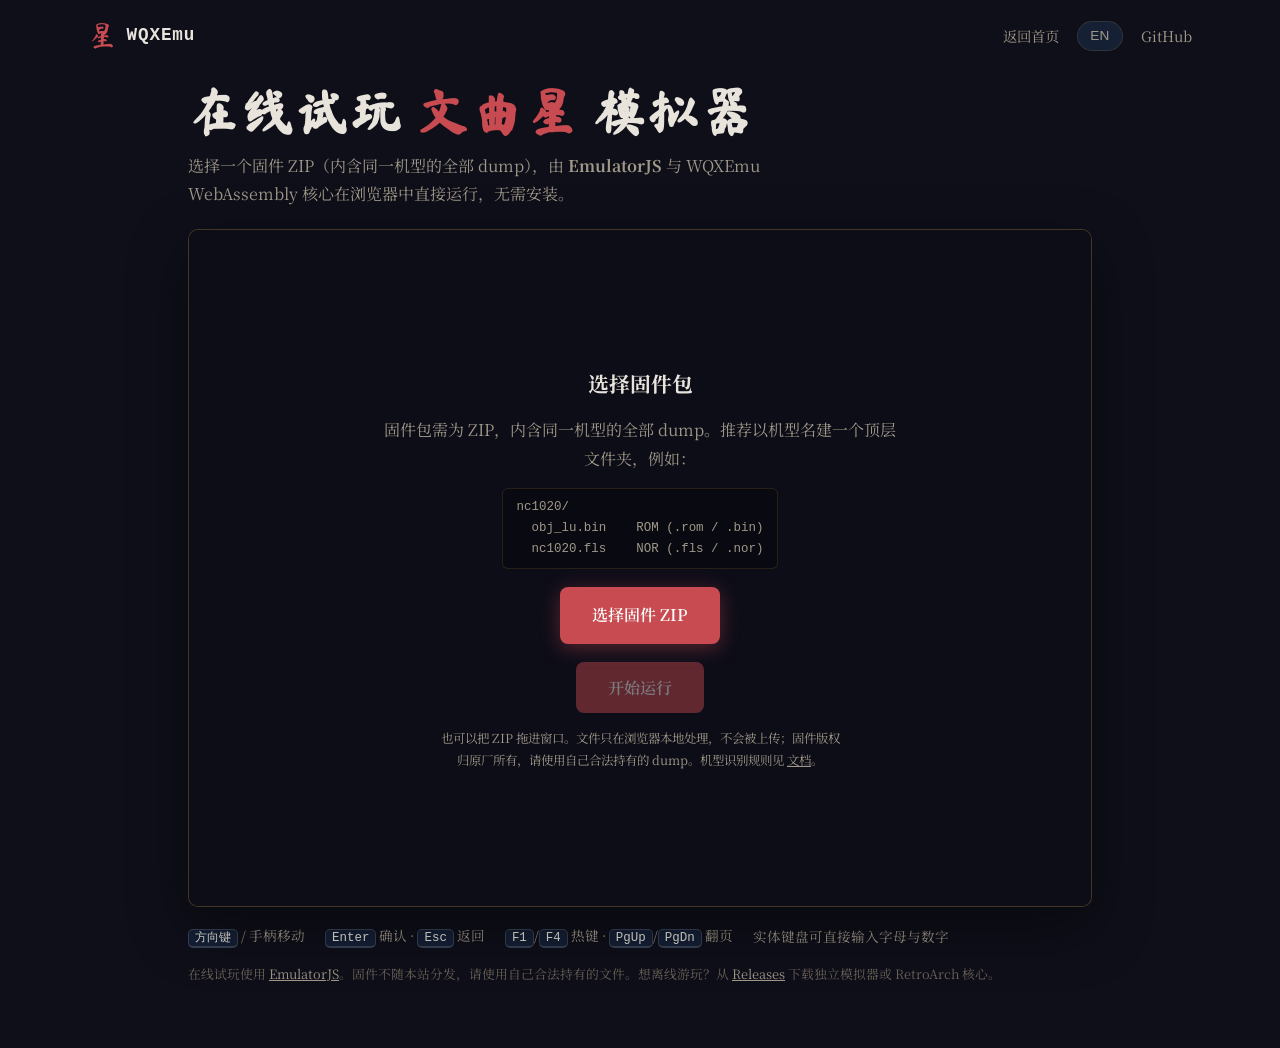
==== site/play.html @ c2b3c818 "Add EmulatorJS browser core Build the libretro core as a wasm32-unknown-emscripten staticlib and pac" ====
<!DOCTYPE html>
<html lang="zh-CN">
<head>
  <meta charset="UTF-8">
  <meta name="viewport" content="width=device-width, initial-scale=1.0">
  <meta name="description" content="在浏览器中选择固件包即可运行文曲星模拟器，无需安装。由 EmulatorJS 与 WQXEmu WebAssembly 核心驱动。">
  <meta name="theme-color" content="#0f0f1a">
  <title>在线试玩文曲星模拟器 — WQXEmu</title>
  <link rel="icon" href="data:image/svg+xml,<svg xmlns='http://www.w3.org/2000/svg' viewBox='0 0 100 100'><text y='.9em' font-size='90'>星</text></svg>">
  <link rel="stylesheet" href="css/style.css">
  <link rel="preconnect" href="https://fonts.googleapis.com">
  <link rel="preconnect" href="https://fonts.gstatic.com" crossorigin>
  <link href="https://fonts.googleapis.com/css2?family=Noto+Serif+SC:wght@400;600;700;900&family=Ma+Shan+Zheng&display=swap" rel="stylesheet">
  <style>
    .play-page {
      min-height: 100vh;
    }

    .play-header {
      display: flex;
      align-items: center;
      justify-content: space-between;
      gap: 16px;
      max-width: var(--container-max);
      margin: 0 auto;
      padding: 20px clamp(1.5rem, 4vw, 3rem);
    }

    .play-brand {
      display: flex;
      align-items: center;
      gap: 0.6rem;
      color: var(--text-primary);
      text-decoration: none;
    }

    .play-brand .logo-char { font-size: 1.8rem; }

    .play-header-links {
      display: flex;
      flex-wrap: wrap;
      align-items: center;
      justify-content: flex-end;
      gap: 18px;
    }

    .play-header-links a {
      color: var(--text-secondary);
      font-size: 0.9rem;
      text-decoration: none;
    }

    .play-header-links a:hover { color: var(--text-primary); }

    .play-main {
      max-width: 1000px;
      margin: 0 auto;
      padding: 8px clamp(1.5rem, 4vw, 3rem) 64px;
    }

    .play-title {
      font-family: var(--font-calligraphy);
      font-size: clamp(2rem, 5vw, 3.2rem);
      line-height: 1.25;
      letter-spacing: 0.06em;
    }

    .play-title span { color: var(--cinnabar); }

    .play-subtitle {
      color: var(--text-secondary);
      margin: 8px 0 20px;
      max-width: 68ch;
    }

    .play-subtitle code { color: var(--amber); font-size: 0.95em; }

    .play-stage {
      position: relative;
      width: 100%;
      aspect-ratio: 4 / 3;
      background: #0a0a12;
      border: 1px solid rgba(212, 168, 83, 0.28);
      border-radius: 10px;
      overflow: hidden;
      box-shadow: 0 20px 60px rgba(0, 0, 0, 0.45);
    }

    .play-stage > #game { position: absolute; inset: 0; }
    #game, #game canvas { width: 100% !important; height: 100% !important; }

    .play-overlay {
      position: absolute;
      inset: 0;
      z-index: 5;
      display: flex;
      flex-direction: column;
      align-items: center;
      justify-content: center;
      gap: 14px;
      padding: 24px;
      text-align: center;
      background: rgba(15, 15, 26, 0.92);
      backdrop-filter: blur(3px);
    }

    .play-overlay h2 { font-size: 1.3rem; }
    .play-overlay p { color: var(--text-secondary); max-width: 58ch; }
    .play-overlay .btn { margin-top: 4px; }
    .play-overlay[hidden] { display: none; }
    .play-overlay code { font-size: 0.9em; color: var(--amber); }

    .play-file {
      display: flex;
      flex-direction: column;
      align-items: center;
      gap: 6px;
    }

    .play-file label.btn { cursor: pointer; }
    .play-file input[hidden] { display: none; }

    .play-file-name {
      font-size: 0.78rem;
      color: var(--text-secondary);
      max-width: 260px;
      overflow: hidden;
      text-overflow: ellipsis;
      white-space: nowrap;
    }
    .play-file-name:empty { display: none; }

    .play-picker-error { color: #e07a7e; font-size: 0.85rem; }

    .play-picker-layout {
      font-family: var(--font-mono);
      font-size: 0.78rem;
      color: var(--text-secondary);
      background: rgba(0, 0, 0, 0.3);
      border: 1px solid var(--border);
      border-radius: 6px;
      padding: 8px 14px;
      text-align: left;
      line-height: 1.7;
    }

    .play-picker-hint { font-size: 0.78rem; color: var(--text-muted); }
    .play-picker-hint a { color: var(--text-secondary); text-decoration: underline; }

    .play-start { margin-top: 6px; }
    .play-start:disabled {
      opacity: 0.45;
      cursor: not-allowed;
      transform: none;
      box-shadow: none;
    }

    .play-stage.is-drop {
      border-color: rgba(212, 168, 83, 0.7);
      box-shadow: 0 0 0 3px rgba(212, 168, 83, 0.18), 0 20px 60px rgba(0, 0, 0, 0.45);
    }

    .play-controls {
      margin-top: 16px;
      display: flex;
      flex-wrap: wrap;
      gap: 8px 20px;
      align-items: center;
      color: var(--text-secondary);
      font-size: 0.85rem;
    }

    .play-controls kbd {
      font-family: var(--font-mono);
      font-size: 0.78rem;
      color: var(--text-primary);
      background: var(--glass);
      border: 1px solid rgba(255, 255, 255, 0.15);
      border-bottom-width: 2px;
      border-radius: 5px;
      padding: 1px 6px;
    }

    .play-reset {
      margin-left: auto;
      padding: 4px 14px;
      font: inherit;
      font-size: 0.8rem;
      color: var(--text-secondary);
      background: transparent;
      border: 1px solid rgba(255, 255, 255, 0.2);
      border-radius: 999px;
      cursor: pointer;
    }

    .play-reset:hover { color: var(--amber); border-color: rgba(212, 168, 83, 0.45); }
    .play-reset[hidden] { display: none; }

    .play-note { margin-top: 12px; font-size: 0.8rem; color: var(--text-muted); }
    .play-note a { color: var(--text-secondary); text-decoration: underline; }

    @media (max-width: 640px) {
      .play-header { padding: 16px; }
      .play-header-links { gap: 12px; }
      .play-header-links .optional { display: none; }
      .play-main { padding: 0 16px 40px; }
      .play-stage { border-radius: 8px; }
      .play-stage.is-picking { aspect-ratio: auto; }
      .play-stage.is-picking #play-picker { position: static; }
      .play-overlay {
        justify-content: center;
        justify-content: safe center;
        padding: 16px;
        gap: 10px;
        overflow-y: auto;
        scrollbar-width: none;
      }
      .play-overlay::-webkit-scrollbar { display: none; }
      .play-overlay h2 { font-size: 1.1rem; }
      .play-overlay p { font-size: 0.85rem; }
      .play-picker-hint { font-size: 0.72rem; }
    }
  </style>
</head>
<body class="play-page">

  <header class="play-header">
    <a href="index.html" class="play-brand">
      <span class="logo-char">星</span>
      <span class="logo-text">WQXEmu</span>
    </a>
    <nav class="play-header-links">
      <a href="index.html" data-i18n="nav-back">返回首页</a>
      <button id="lang-toggle" class="lang-toggle" aria-label="Switch language">EN</button>
      <a href="https://github.com/AloysHF/WQXEmu" class="optional" target="_blank" rel="noopener">GitHub</a>
    </nav>
  </header>

  <main class="play-main">
    <h1 class="play-title" data-i18n="title">在线试玩 <span>文曲星</span> 模拟器</h1>
    <p class="play-subtitle" data-i18n="subtitle">选择一个固件 ZIP（内含同一机型的全部 dump），由 <strong>EmulatorJS</strong> 与 WQXEmu WebAssembly 核心在浏览器中直接运行，无需安装。</p>

    <div class="play-stage is-picking">
      <div id="game"></div>

      <div id="play-status" class="play-overlay" hidden>
        <h2 data-i18n="status-title">正在加载核心…</h2>
        <p data-i18n="status-desc">首次启动需要下载 WebAssembly 核心，请稍候。</p>
      </div>

      <div id="play-picker" class="play-overlay">
        <h2 data-i18n="picker-title">选择固件包</h2>
        <p data-i18n="picker-desc">固件包需为 ZIP，内含同一机型的全部 dump。推荐以机型名建一个顶层文件夹，例如：</p>
        <pre class="play-picker-layout">nc1020/
  obj_lu.bin    ROM (.rom / .bin)
  nc1020.fls    NOR (.fls / .nor)</pre>
        <div class="play-file">
          <label class="btn btn-primary">
            <span data-i18n="pick-firmware">选择固件 ZIP</span>
            <input id="firmware-file" type="file" accept=".zip,application/zip" hidden>
          </label>
          <span id="firmware-name" class="play-file-name"></span>
        </div>
        <p id="play-picker-error" class="play-picker-error" hidden></p>
        <button id="play-start" class="btn btn-primary play-start" type="button" data-i18n="start" disabled>开始运行</button>
        <p class="play-picker-hint" data-i18n="picker-hint">也可以把 ZIP 拖进窗口。文件只在浏览器本地处理，不会被上传；固件版权归原厂所有，请使用自己合法持有的 dump。机型识别规则见 <a href="https://github.com/AloysHF/WQXEmu/blob/master/docs/EmulatorJS-Core.md" target="_blank" rel="noopener">文档</a>。</p>
      </div>

      <div id="play-error" class="play-overlay" hidden>
        <h2 data-i18n="error-title">无法启动在线模拟器</h2>
        <p data-i18n="error-text">EmulatorJS 运行时未部署（缺少 <code>data/loader.js</code>）。请通过 Pages 部署流程生成 <code>site/data</code>，或直接使用独立版模拟器。</p>
      </div>
    </div>

    <div class="play-controls">
      <span data-i18n="ctrl-move"><kbd>方向键</kbd> / 手柄移动</span>
      <span data-i18n="ctrl-confirm"><kbd>Enter</kbd> 确认 · <kbd>Esc</kbd> 返回</span>
      <span data-i18n="ctrl-hotkeys"><kbd>F1</kbd>/<kbd>F4</kbd> 热键 · <kbd>PgUp</kbd>/<kbd>PgDn</kbd> 翻页</span>
      <span data-i18n="ctrl-keyboard">实体键盘可直接输入字母与数字</span>
      <button id="play-reset" class="play-reset" type="button" data-i18n="reset" hidden>换一个固件</button>
    </div>

    <p class="play-note" data-i18n="note">在线试玩使用 <a href="https://emulatorjs.org" target="_blank" rel="noopener">EmulatorJS</a>。固件不随本站分发，请使用自己合法持有的文件。想离线游玩？从 <a href="https://github.com/AloysHF/WQXEmu/releases" target="_blank" rel="noopener">Releases</a> 下载独立模拟器或 RetroArch 核心。</p>
  </main>

  <script>
    (function () {
      'use strict';

      var translations = {
        zh: {
          'meta-title': '在线试玩文曲星模拟器 — WQXEmu',
          'meta-desc': '在浏览器中选择固件包即可运行文曲星模拟器，无需安装。由 EmulatorJS 与 WQXEmu WebAssembly 核心驱动。',
          'nav-back': '返回首页',
          'title': '在线试玩 <span>文曲星</span> 模拟器',
          'subtitle': '选择一个固件 ZIP（内含同一机型的全部 dump），由 <strong>EmulatorJS</strong> 与 WQXEmu WebAssembly 核心在浏览器中直接运行，无需安装。',
          'status-title': '正在加载核心…',
          'status-desc': '首次启动需要下载 WebAssembly 核心，请稍候。',
          'picker-title': '选择固件包',
          'picker-desc': '固件包需为 ZIP，内含同一机型的全部 dump。推荐以机型名建一个顶层文件夹，例如：',
          'pick-firmware': '选择固件 ZIP',
          'start': '开始运行',
          'picker-hint': '也可以把 ZIP 拖进窗口。文件只在浏览器本地处理，不会被上传；固件版权归原厂所有，请使用自己合法持有的 dump。机型识别规则见 <a href="https://github.com/AloysHF/WQXEmu/blob/master/docs/EmulatorJS-Core.md" target="_blank" rel="noopener">文档</a>。',
          'error-title': '无法启动在线模拟器',
          'error-text': 'EmulatorJS 运行时未部署（缺少 <code>data/loader.js</code>）。请通过 Pages 部署流程生成 <code>site/data</code>，或直接使用独立版模拟器。',
          'ctrl-move': '<kbd>方向键</kbd> / 手柄移动',
          'ctrl-confirm': '<kbd>Enter</kbd> 确认 · <kbd>Esc</kbd> 返回',
          'ctrl-hotkeys': '<kbd>F1</kbd>/<kbd>F4</kbd> 热键 · <kbd>PgUp</kbd>/<kbd>PgDn</kbd> 翻页',
          'ctrl-keyboard': '实体键盘可直接输入字母与数字',
          'reset': '换一个固件',
          'note': '在线试玩使用 <a href="https://emulatorjs.org" target="_blank" rel="noopener">EmulatorJS</a>。固件不随本站分发，请使用自己合法持有的文件。想离线游玩？从 <a href="https://github.com/AloysHF/WQXEmu/releases" target="_blank" rel="noopener">Releases</a> 下载独立模拟器或 RetroArch 核心。',
          'invalid-firmware': '请选择 .zip 固件包。'
        },
        en: {
          'meta-title': 'Play Wenquxing Online — WQXEmu',
          'meta-desc': 'Load a firmware archive in your browser and run the Wenquxing emulator, no install required. Powered by EmulatorJS and the WQXEmu WebAssembly core.',
          'nav-back': 'Back to Home',
          'title': 'Play the <span>Wenquxing</span> Emulator Online',
          'subtitle': 'Pick a firmware ZIP (all dumps for one model). <strong>EmulatorJS</strong> and the WQXEmu WebAssembly core run it right in the browser.',
          'status-title': 'Loading core…',
          'status-desc': 'The first launch downloads the WebAssembly core.',
          'picker-title': 'Choose a firmware archive',
          'picker-desc': 'The archive must be a ZIP holding every dump of a single model. Put them in a top-level folder named after the model, for example:',
          'pick-firmware': 'Choose Firmware ZIP',
          'start': 'Start',
          'picker-hint': 'You can also drop the ZIP onto the window. Files are processed locally in your browser and never uploaded. Firmware is copyrighted; use dumps you legally own. See the <a href="https://github.com/AloysHF/WQXEmu/blob/master/docs/EmulatorJS-Core.md" target="_blank" rel="noopener">documentation</a> for model detection.',
          'error-title': 'Unable to start the online emulator',
          'error-text': 'The EmulatorJS runtime is not deployed (missing <code>data/loader.js</code>). Generate <code>site/data</code> through the Pages workflow, or use the standalone emulator.',
          'ctrl-move': '<kbd>Arrows</kbd> / gamepad Move',
          'ctrl-confirm': '<kbd>Enter</kbd> Confirm · <kbd>Esc</kbd> Back',
          'ctrl-hotkeys': '<kbd>F1</kbd>/<kbd>F4</kbd> Hotkeys · <kbd>PgUp</kbd>/<kbd>PgDn</kbd> Page',
          'ctrl-keyboard': 'Type letters and digits with a physical keyboard',
          'reset': 'Load another firmware',
          'note': 'Online play uses <a href="https://emulatorjs.org" target="_blank" rel="noopener">EmulatorJS</a>. Firmware is not distributed with this site, so use your own legally obtained files. Prefer playing offline? Download the standalone emulator or the RetroArch core from <a href="https://github.com/AloysHF/WQXEmu/releases" target="_blank" rel="noopener">Releases</a>.',
          'invalid-firmware': 'Please choose a .zip firmware archive.'
        }
      };

      var storageKey = 'wqxemu-lang';
      var currentLang;
      try {
        currentLang = localStorage.getItem(storageKey) || 'zh';
      } catch (error) {
        currentLang = 'zh';
      }

      var languageButton = document.getElementById('lang-toggle');
      var description = document.querySelector('meta[name="description"]');

      function applyLang(lang) {
        currentLang = lang;
        document.documentElement.lang = lang === 'zh' ? 'zh-CN' : 'en';
        var t = translations[lang];

        document.querySelectorAll('[data-i18n]').forEach(function (el) {
          var key = el.getAttribute('data-i18n');
          if (t[key] !== undefined) el.innerHTML = t[key];
        });

        document.title = t['meta-title'];
        if (description) description.setAttribute('content', t['meta-desc']);
        languageButton.textContent = lang === 'zh' ? 'EN' : '中';
        languageButton.setAttribute('aria-label', lang === 'zh' ? 'Switch to English' : '切换到中文');

        try {
          localStorage.setItem(storageKey, lang);
        } catch (error) {
          // Language persistence is optional in restricted browsing contexts.
        }
      }

      var RUNTIME_PATH = 'data/';
      var FIRMWARE_EXTENSIONS = /\.zip$/i;
      var stage = document.querySelector('.play-stage');
      var status = document.getElementById('play-status');
      var picker = document.getElementById('play-picker');
      var pickerError = document.getElementById('play-picker-error');
      var error = document.getElementById('play-error');
      var firmwareInput = document.getElementById('firmware-file');
      var firmwareName = document.getElementById('firmware-name');
      var startButton = document.getElementById('play-start');
      var resetButton = document.getElementById('play-reset');
      var firmwareFile = null;
      var booted = false;

      function show(element) { element.hidden = false; }
      function hide(element) { element.hidden = true; }

      function fail(messageKey) {
        pickerError.textContent = translations[currentLang][messageKey];
        show(pickerError);
      }

      function updateStartState() {
        startButton.disabled = !firmwareFile || booted;
      }

      function start() {
        if (!firmwareFile || booted) return;
        booted = true;
        updateStartState();
        stage.classList.remove('is-picking');
        hide(picker);
        hide(error);
        hide(pickerError);
        show(status);

        window.EJS_player = '#game';
        window.EJS_core = 'wqxemu';
        // Blob URLs have no file name, so EJS_gameName must keep the extension.
        window.EJS_gameUrl = URL.createObjectURL(firmwareFile);
        window.EJS_gameName = firmwareFile.name;
        window.EJS_pathtodata = RUNTIME_PATH;
        window.EJS_startOnLoaded = false;
        window.EJS_backgroundColor = '#0a0a12';
        // Only zh-CN is deployed next to the runtime; other languages use the
        // built-in English UI.
        if (currentLang === 'zh') window.EJS_language = 'zh-CN';

        var runtime = document.createElement('script');
        runtime.src = RUNTIME_PATH + 'loader.js';
        runtime.onload = function () {
          hide(status);
          show(resetButton);
        };
        runtime.onerror = function () {
          booted = false;
          updateStartState();
          hide(status);
          hide(picker);
          show(error);
          show(resetButton);
        };
        document.body.appendChild(runtime);
      }

      function selectFirmware(file) {
        if (!file) return;
        if (!FIRMWARE_EXTENSIONS.test(file.name)) {
          firmwareFile = null;
          firmwareName.textContent = '';
          fail('invalid-firmware');
        } else {
          firmwareFile = file;
          firmwareName.textContent = file.name;
          hide(pickerError);
        }
        updateStartState();
      }

      firmwareInput.addEventListener('change', function () {
        selectFirmware(firmwareInput.files && firmwareInput.files[0]);
      });

      startButton.addEventListener('click', start);

      var dragDepth = 0;

      document.addEventListener('dragenter', function (event) {
        event.preventDefault();
        if (booted) return;
        dragDepth += 1;
        stage.classList.add('is-drop');
      });

      document.addEventListener('dragover', function (event) {
        event.preventDefault();
      });

      document.addEventListener('dragleave', function (event) {
        event.preventDefault();
        if (booted) return;
        dragDepth = Math.max(0, dragDepth - 1);
        if (dragDepth === 0) stage.classList.remove('is-drop');
      });

      document.addEventListener('drop', function (event) {
        event.preventDefault();
        dragDepth = 0;
        stage.classList.remove('is-drop');
        if (booted) return;
        var files = event.dataTransfer && event.dataTransfer.files;
        if (files && files.length > 0) selectFirmware(files[0]);
      });

      resetButton.addEventListener('click', function () {
        window.location.reload();
      });

      languageButton.addEventListener('click', function () {
        applyLang(currentLang === 'zh' ? 'en' : 'zh');
      });

      applyLang(currentLang);
      updateStartState();
    })();
  </script>
</body>
</html>
---- site/css/style.css ----
/* ===== CSS Variables ===== */
:root {
    /* Ink wash palette */
    --ink-black: #1a1a2e;
    --ink-dark: #0f0f1a;
    --ink-deep: #16213e;
    --ink-medium: #1e3a5f;
    --ink-light: #2d5f8a;

    /* Accent colors - inspired by Chinese traditional colors */
    --cinnabar: #c74b50;      /* 朱砂红 */
    --jade: #5a8a6a;          /* 玉绿 */
    --amber: #d4a853;         /* 琥珀 */
    --indigo: #4a6fa5;        /* 靛蓝 */
    --paper: #f5f0e8;         /* 宣纸色 */

    /* Neutral */
    --text-primary: #e8e4dc;
    --text-secondary: #a09888;
    --text-muted: #6b6358;
    --border: rgba(212, 168, 83, 0.15);
    --glass: rgba(30, 58, 95, 0.4);

    /* Spacing */
    --section-padding: clamp(4rem, 8vw, 8rem);
    --container-max: 1200px;

    /* Typography */
    --font-serif: 'Noto Serif SC', 'Songti SC', 'SimSun', serif;
    --font-calligraphy: 'Ma Shan Zheng', 'STKaiti', 'KaiTi', cursive;
    --font-mono: 'JetBrains Mono', 'Fira Code', 'Cascadia Code', monospace;
}

/* ===== Reset ===== */
*,
*::before,
*::after {
    margin: 0;
    padding: 0;
    box-sizing: border-box;
}

html {
    scroll-behavior: smooth;
    scroll-padding-top: 80px;
}

body {
    font-family: var(--font-serif);
    background: var(--ink-dark);
    color: var(--text-primary);
    line-height: 1.8;
    overflow-x: hidden;
    -webkit-font-smoothing: antialiased;
}

/* ===== Skip Link ===== */
.skip-link {
    position: absolute;
    top: -100%;
    left: 50%;
    transform: translateX(-50%);
    padding: 0.5rem 1rem;
    background: var(--cinnabar);
    color: white;
    border-radius: 0 0 4px 4px;
    z-index: 1000;
    transition: top 0.2s;
}

.skip-link:focus {
    top: 0;
}

/* ===== Container ===== */
.container {
    max-width: var(--container-max);
    margin: 0 auto;
    padding: 0 clamp(1.5rem, 4vw, 3rem);
}

/* ===== Navigation ===== */
.nav {
    position: fixed;
    top: 0;
    left: 0;
    right: 0;
    z-index: 100;
    padding: 1rem 0;
    transition: all 0.3s ease;
    background: transparent;
}

.nav.scrolled {
    background: rgba(15, 15, 26, 0.85);
    backdrop-filter: blur(20px);
    -webkit-backdrop-filter: blur(20px);
    border-bottom: 1px solid var(--border);
    padding: 0.75rem 0;
}

.nav-inner {
    max-width: var(--container-max);
    margin: 0 auto;
    padding: 0 clamp(1.5rem, 4vw, 3rem);
    display: flex;
    align-items: center;
    justify-content: space-between;
}

.nav-logo {
    display: flex;
    align-items: center;
    gap: 0.75rem;
    text-decoration: none;
    color: var(--text-primary);
}

.logo-char {
    font-family: var(--font-calligraphy);
    font-size: 2rem;
    color: var(--cinnabar);
    line-height: 1;
}

.logo-text {
    font-family: var(--font-mono);
    font-size: 1.1rem;
    font-weight: 600;
    letter-spacing: 0.05em;
}

.nav-links {
    display: flex;
    align-items: center;
    gap: 2rem;
}

.nav-links a {
    color: var(--text-secondary);
    text-decoration: none;
    font-size: 0.95rem;
    transition: color 0.2s;
    position: relative;
}

.nav-links a:hover {
    color: var(--text-primary);
}

.nav-links a::after {
    content: '';
    position: absolute;
    bottom: -4px;
    left: 0;
    width: 0;
    height: 2px;
    background: var(--cinnabar);
    transition: width 0.3s;
}

.nav-links a:hover::after {
    width: 100%;
}

.nav-github {
    display: flex;
    align-items: center;
    gap: 0.5rem;
}

.lang-toggle {
    display: flex;
    align-items: center;
    gap: 0.25rem;
    padding: 0.4rem 0.8rem;
    background: var(--glass);
    border: 1px solid var(--border);
    border-radius: 20px;
    color: var(--text-secondary);
    cursor: pointer;
    font-size: 0.85rem;
    transition: all 0.2s;
}

.lang-toggle:hover {
    background: rgba(212, 168, 83, 0.1);
    color: var(--text-primary);
}

.lang-zh,
.lang-en {
    transition: opacity 0.2s;
}

html[lang="zh-CN"] .lang-en {
    opacity: 0.5;
}

html[lang="en"] .lang-zh {
    opacity: 0.5;
}

.nav-mobile-toggle {
    display: none;
    flex-direction: column;
    gap: 5px;
    padding: 0.5rem;
    background: none;
    border: none;
    cursor: pointer;
}

.nav-mobile-toggle span {
    width: 24px;
    height: 2px;
    background: var(--text-primary);
    transition: all 0.3s;
}

/* ===== Hero Section ===== */
.hero {
    position: relative;
    min-height: 100vh;
    display: flex;
    align-items: center;
    justify-content: center;
    overflow: hidden;
    background: linear-gradient(135deg, var(--ink-dark) 0%, var(--ink-deep) 50%, var(--ink-medium) 100%);
}

.hero-canvas {
    position: absolute;
    top: 0;
    left: 0;
    width: 100%;
    height: 100%;
    pointer-events: none;
    opacity: 0.6;
}

.hero-content {
    position: relative;
    z-index: 2;
    text-align: center;
    max-width: 800px;
    padding: 2rem;
}

.hero-badge {
    display: inline-flex;
    align-items: center;
    gap: 0.5rem;
    padding: 0.5rem 1.2rem;
    background: var(--glass);
    border: 1px solid var(--border);
    border-radius: 100px;
    font-size: 0.85rem;
    color: var(--amber);
    margin-bottom: 2rem;
    backdrop-filter: blur(10px);
}

.badge-icon {
    font-size: 0.75rem;
}

.hero-title {
    margin-bottom: 1.5rem;
    line-height: 1.2;
}

.title-calligraphy {
    display: block;
    font-family: var(--font-calligraphy);
    font-size: clamp(4rem, 10vw, 8rem);
    color: var(--text-primary);
    text-shadow: 0 0 60px rgba(199, 75, 80, 0.3);
    letter-spacing: 0.1em;
}

.title-sub {
    display: block;
    font-family: var(--font-serif);
    font-size: clamp(1.5rem, 3vw, 2.5rem);
    font-weight: 400;
    color: var(--text-secondary);
    letter-spacing: 0.3em;
    margin-top: 0.5rem;
}

.hero-desc {
    font-size: clamp(1rem, 2vw, 1.2rem);
    color: var(--text-secondary);
    line-height: 1.8;
    margin-bottom: 2.5rem;
    max-width: 600px;
    margin-left: auto;
    margin-right: auto;
}

.hero-actions {
    display: flex;
    gap: 1rem;
    justify-content: center;
    margin-bottom: 3rem;
}

.btn {
    display: inline-flex;
    align-items: center;
    gap: 0.5rem;
    padding: 0.875rem 2rem;
    border-radius: 8px;
    font-size: 1rem;
    font-weight: 600;
    text-decoration: none;
    transition: all 0.3s ease;
    cursor: pointer;
    border: none;
    font-family: var(--font-serif);
}

.btn-primary {
    background: var(--cinnabar);
    color: white;
    box-shadow: 0 4px 20px rgba(199, 75, 80, 0.4);
}

.btn-primary:hover {
    background: #d65a60;
    transform: translateY(-2px);
    box-shadow: 0 6px 30px rgba(199, 75, 80, 0.5);
}

.btn-secondary {
    background: var(--glass);
    color: var(--text-primary);
    border: 1px solid var(--border);
    backdrop-filter: blur(10px);
}

.btn-secondary:hover {
    background: rgba(212, 168, 83, 0.1);
    border-color: var(--amber);
}

.hero-stats {
    display: flex;
    align-items: center;
    justify-content: center;
    gap: 2rem;
    padding: 1.5rem 2rem;
    background: var(--glass);
    border: 1px solid var(--border);
    border-radius: 16px;
    backdrop-filter: blur(10px);
}

.stat {
    text-align: center;
}

.stat-num {
    display: block;
    font-family: var(--font-mono);
    font-size: 1.5rem;
    font-weight: 700;
    color: var(--amber);
}

.stat-label {
    display: block;
    font-size: 0.85rem;
    color: var(--text-muted);
}

.stat-divider {
    width: 1px;
    height: 40px;
    background: var(--border);
}

.hero-devices {
    position: absolute;
    right: 5%;
    top: 50%;
    transform: translateY(-50%);
    z-index: 1;
}

.device-showcase {
    position: relative;
    width: 280px;
    height: 350px;
}

.device-img {
    position: absolute;
    top: 0;
    left: 0;
    width: 100%;
    height: 100%;
    object-fit: contain;
    opacity: 0;
    transform: scale(0.9);
    transition: all 0.5s ease;
}

.device-img.active {
    opacity: 1;
    transform: scale(1);
}

.device-nav {
    display: flex;
    justify-content: center;
    gap: 0.75rem;
    margin-top: 1.5rem;
}

.device-dot {
    width: 10px;
    height: 10px;
    border-radius: 50%;
    background: var(--text-muted);
    border: none;
    cursor: pointer;
    transition: all 0.3s;
    padding: 0;
}

.device-dot.active {
    background: var(--cinnabar);
    transform: scale(1.2);
}

.hero-scroll-hint {
    position: absolute;
    bottom: 2rem;
    left: 50%;
    transform: translateX(-50%);
    display: flex;
    flex-direction: column;
    align-items: center;
    gap: 0.5rem;
    color: var(--text-muted);
    font-size: 0.85rem;
    animation: bounce 2s infinite;
}

@keyframes bounce {
    0%, 100% { transform: translateX(-50%) translateY(0); }
    50% { transform: translateX(-50%) translateY(-10px); }
}

/* ===== Sections ===== */
.section {
    padding: var(--section-padding) 0;
    position: relative;
}

.section-title {
    font-family: var(--font-calligraphy);
    font-size: clamp(2.5rem, 5vw, 4rem);
    color: var(--text-primary);
    text-align: center;
    margin-bottom: 1rem;
    letter-spacing: 0.1em;
}

.section-subtitle {
    text-align: center;
    color: var(--text-secondary);
    font-size: 1.1rem;
    margin-bottom: 3rem;
}

/* ===== About Section ===== */
.about {
    background: linear-gradient(180deg, var(--ink-dark) 0%, var(--ink-deep) 100%);
}

.about-grid {
    display: grid;
    grid-template-columns: 1fr 1fr;
    gap: 4rem;
    align-items: center;
}

.about-text {
    max-width: 500px;
}

.about-desc {
    font-size: 1.1rem;
    color: var(--text-secondary);
    margin-bottom: 2rem;
    line-height: 2;
}

.about-flow {
    display: flex;
    align-items: center;
    gap: 1rem;
    flex-wrap: wrap;
}

.flow-item {
    display: flex;
    flex-direction: column;
    align-items: center;
    gap: 0.5rem;
}

.flow-icon {
    font-size: 2rem;
}

.flow-arrow {
    color: var(--amber);
    font-size: 1.5rem;
}

.about-visual {
    display: flex;
    justify-content: center;
}

.ink-frame {
    position: relative;
    padding: 2rem;
    background: var(--glass);
    border: 1px solid var(--border);
    border-radius: 8px;
    backdrop-filter: blur(10px);
}

.ink-frame::before {
    content: '';
    position: absolute;
    top: -8px;
    left: -8px;
    right: -8px;
    bottom: -8px;
    border: 1px solid var(--amber);
    border-radius: 12px;
    opacity: 0.3;
    pointer-events: none;
}

.about-img {
    width: 100%;
    max-width: 300px;
    height: auto;
    display: block;
}

/* ===== Models Section ===== */
.models {
    background: var(--ink-dark);
}

.models-grid {
    display: grid;
    grid-template-columns: repeat(auto-fit, minmax(220px, 1fr));
    gap: 2rem;
}

.model-card {
    background: var(--glass);
    border: 1px solid var(--border);
    border-radius: 16px;
    overflow: hidden;
    transition: all 0.3s ease;
    backdrop-filter: blur(10px);
}

.model-card:hover {
    transform: translateY(-8px);
    border-color: var(--amber);
    box-shadow: 0 20px 60px rgba(0, 0, 0, 0.3);
}

.model-img-wrap {
    padding: 1.5rem;
    background: linear-gradient(135deg, rgba(26, 26, 46, 0.8), rgba(30, 58, 95, 0.8));
    display: flex;
    justify-content: center;
    align-items: center;
    min-height: 200px;
}

.model-img {
    width: 100%;
    max-width: 180px;
    height: auto;
    object-fit: contain;
    transition: transform 0.3s;
}

.model-card:hover .model-img {
    transform: scale(1.05);
}

.model-info {
    padding: 1.5rem;
    text-align: center;
}

.model-name {
    font-family: var(--font-mono);
    font-size: 1.25rem;
    color: var(--text-primary);
    margin-bottom: 0.5rem;
}

.model-status {
    display: inline-block;
    padding: 0.25rem 0.75rem;
    border-radius: 100px;
    font-size: 0.8rem;
    margin-bottom: 0.75rem;
}

.model-status.working {
    background: rgba(90, 138, 106, 0.2);
    color: var(--jade);
    border: 1px solid rgba(90, 138, 106, 0.3);
}

.model-desc {
    font-size: 0.9rem;
    color: var(--text-secondary);
    line-height: 1.6;
}

/* ===== Features Section ===== */
.features {
    background: linear-gradient(180deg, var(--ink-dark) 0%, var(--ink-deep) 100%);
}

.features-grid {
    display: grid;
    grid-template-columns: repeat(auto-fit, minmax(300px, 1fr));
    gap: 2rem;
}

.feature-card {
    padding: 2rem;
    background: var(--glass);
    border: 1px solid var(--border);
    border-radius: 16px;
    transition: all 0.3s ease;
    backdrop-filter: blur(10px);
}

.feature-card:hover {
    transform: translateY(-4px);
    border-color: var(--cinnabar);
    box-shadow: 0 10px 40px rgba(199, 75, 80, 0.1);
}

.feature-icon {
    width: 56px;
    height: 56px;
    display: flex;
    align-items: center;
    justify-content: center;
    background: rgba(199, 75, 80, 0.1);
    border-radius: 12px;
    color: var(--cinnabar);
    margin-bottom: 1.25rem;
}

.feature-card h3 {
    font-size: 1.25rem;
    color: var(--text-primary);
    margin-bottom: 0.75rem;
}

.feature-card p {
    font-size: 0.95rem;
    color: var(--text-secondary);
    line-height: 1.7;
}

/* ===== Architecture Section ===== */
.architecture {
    background: var(--ink-dark);
}

.arch-diagram {
    max-width: 800px;
    margin: 0 auto;
    padding: 2rem;
}

.arch-layer {
    display: flex;
    justify-content: center;
    gap: 2rem;
    margin-bottom: 1rem;
}

.arch-box {
    padding: 1.5rem 2.5rem;
    background: var(--glass);
    border: 1px solid var(--border);
    border-radius: 12px;
    text-align: center;
    min-width: 200px;
    backdrop-filter: blur(10px);
}

.arch-label {
    display: block;
    font-family: var(--font-mono);
    font-size: 1rem;
    color: var(--amber);
    margin-bottom: 0.25rem;
}

.arch-desc {
    display: block;
    font-size: 0.85rem;
    color: var(--text-muted);
}

.arch-connector {
    display: flex;
    justify-content: center;
    color: var(--text-muted);
    margin: 0.5rem 0;
}

.arch-layer-bottom {
    display: flex;
    flex-wrap: wrap;
    justify-content: center;
    gap: 1rem;
}

.arch-component {
    padding: 1rem 1.5rem;
    background: rgba(90, 138, 106, 0.1);
    border: 1px solid rgba(90, 138, 106, 0.2);
    border-radius: 8px;
    text-align: center;
    min-width: 100px;
}

.arch-component span:first-child {
    display: block;
    font-family: var(--font-mono);
    font-size: 0.9rem;
    color: var(--jade);
}

.arch-comp-desc {
    display: block;
    font-size: 0.75rem;
    color: var(--text-muted);
    margin-top: 0.25rem;
}

/* ===== Quick Start Section ===== */
.quickstart {
    background: linear-gradient(180deg, var(--ink-dark) 0%, var(--ink-deep) 100%);
}

.qs-grid {
    display: grid;
    grid-template-columns: repeat(3, 1fr);
    gap: 2rem;
    margin-bottom: 3rem;
}

.qs-card {
    padding: 2rem;
    background: var(--glass);
    border: 1px solid var(--border);
    border-radius: 16px;
    text-align: center;
    backdrop-filter: blur(10px);
}

.qs-step {
    width: 48px;
    height: 48px;
    display: flex;
    align-items: center;
    justify-content: center;
    margin: 0 auto 1.5rem;
    background: var(--cinnabar);
    color: white;
    border-radius: 50%;
    font-size: 1.25rem;
    font-weight: 700;
}

.qs-card h3 {
    font-size: 1.2rem;
    color: var(--text-primary);
    margin-bottom: 1rem;
}

.qs-card p {
    font-size: 0.95rem;
    color: var(--text-secondary);
}

.qs-code {
    background: var(--ink-dark);
    border: 1px solid var(--border);
    border-radius: 8px;
    padding: 1rem;
    text-align: left;
}

.qs-code code {
    font-family: var(--font-mono);
    font-size: 0.9rem;
    color: var(--jade);
    line-height: 1.6;
}

.qs-firmware-table {
    max-width: 700px;
    margin: 0 auto;
}

.qs-firmware-table h3 {
    text-align: center;
    font-size: 1.3rem;
    color: var(--text-primary);
    margin-bottom: 1.5rem;
}

.table-wrap {
    overflow-x: auto;
    border-radius: 12px;
    border: 1px solid var(--border);
}

table {
    width: 100%;
    border-collapse: collapse;
    background: var(--glass);
    backdrop-filter: blur(10px);
}

th, td {
    padding: 1rem 1.5rem;
    text-align: left;
    border-bottom: 1px solid var(--border);
}

th {
    background: rgba(199, 75, 80, 0.1);
    color: var(--text-primary);
    font-weight: 600;
}

td {
    color: var(--text-secondary);
    font-family: var(--font-mono);
    font-size: 0.9rem;
}

tr:last-child td {
    border-bottom: none;
}

tr:hover td {
    background: rgba(212, 168, 83, 0.05);
}

/* ===== Play Section ===== */
.play {
    background: linear-gradient(180deg, var(--ink-deep) 0%, var(--ink-dark) 100%);
}

.play-cta {
    display: grid;
    grid-template-columns: 1.15fr 0.85fr;
    gap: 3rem;
    align-items: center;
    padding: clamp(1.5rem, 4vw, 3rem);
    background: var(--glass);
    border: 1px solid var(--border);
    border-radius: 16px;
    backdrop-filter: blur(10px);
    box-shadow: 0 20px 60px rgba(0, 0, 0, 0.35);
}

.play-cta-badge {
    display: inline-block;
    padding: 0.25rem 0.8rem;
    border-radius: 999px;
    background: rgba(212, 168, 83, 0.12);
    border: 1px solid rgba(212, 168, 83, 0.3);
    color: var(--amber);
    font-size: 0.8rem;
    font-weight: 600;
    letter-spacing: 0.05em;
}

.play-cta-body h2 {
    font-family: var(--font-calligraphy);
    font-size: clamp(2rem, 4vw, 3rem);
    color: var(--text-primary);
    letter-spacing: 0.08em;
    margin: 0.9rem 0 0.75rem;
}

.play-cta-body p {
    color: var(--text-secondary);
    font-size: 1rem;
    margin-bottom: 1.5rem;
    max-width: 52ch;
}

.play-cta-visual {
    display: flex;
    align-items: center;
    justify-content: center;
}

.play-cta-screen {
    position: relative;
    display: flex;
    flex-direction: column;
    align-items: center;
    justify-content: center;
    gap: 0.6rem;
    width: 100%;
    max-width: 380px;
    aspect-ratio: 2 / 1;
    background:
        repeating-linear-gradient(0deg, rgba(90, 138, 106, 0.08) 0 1px, transparent 1px 3px),
        #0b0f0d;
    border: 1px solid rgba(90, 138, 106, 0.35);
    border-radius: 12px;
    box-shadow: inset 0 0 40px rgba(90, 138, 106, 0.12), 0 12px 32px rgba(0, 0, 0, 0.4);
}

.play-cta-char {
    font-family: var(--font-calligraphy);
    font-size: clamp(3rem, 6vw, 4.5rem);
    line-height: 1;
    color: var(--jade);
    text-shadow: 0 0 18px rgba(90, 138, 106, 0.45);
}

.play-cta-hint {
    font-family: var(--font-mono);
    font-size: 0.72rem;
    letter-spacing: 0.35em;
    color: var(--text-muted);
}

/* ===== Build Section ===== */
.build {
    background: var(--ink-dark);
}

.build-grid {
    display: grid;
    grid-template-columns: 1fr 1fr;
    gap: 2rem;
    max-width: 900px;
    margin: 0 auto;
}

.build-card {
    padding: 2rem;
    background: var(--glass);
    border: 1px solid var(--border);
    border-radius: 16px;
    backdrop-filter: blur(10px);
}

.build-card h3 {
    font-size: 1.25rem;
    color: var(--text-primary);
    margin-bottom: 1.5rem;
    text-align: center;
}

.build-code {
    background: var(--ink-dark);
    border: 1px solid var(--border);
    border-radius: 8px;
    padding: 1.5rem;
    overflow-x: auto;
}

.build-code pre {
    margin: 0;
}

.build-code code {
    font-family: var(--font-mono);
    font-size: 0.9rem;
    color: var(--jade);
    line-height: 1.8;
}

.build-note {
    margin-top: 1rem;
    font-size: 0.9rem;
    color: var(--text-muted);
    text-align: center;
}

/* ===== Links Section ===== */
.links {
    background: linear-gradient(180deg, var(--ink-dark) 0%, var(--ink-deep) 100%);
}

.links-grid {
    display: grid;
    grid-template-columns: repeat(auto-fit, minmax(160px, 1fr));
    gap: 1.5rem;
    max-width: 800px;
    margin: 0 auto;
}

.link-card {
    display: flex;
    flex-direction: column;
    align-items: center;
    gap: 0.75rem;
    padding: 1.5rem;
    background: var(--glass);
    border: 1px solid var(--border);
    border-radius: 12px;
    color: var(--text-secondary);
    text-decoration: none;
    transition: all 0.3s ease;
    backdrop-filter: blur(10px);
}

.link-card:hover {
    color: var(--text-primary);
    border-color: var(--amber);
    transform: translateY(-4px);
    box-shadow: 0 10px 30px rgba(0, 0, 0, 0.2);
}

.link-card svg {
    color: var(--amber);
}

.link-card span {
    font-size: 0.95rem;
}

/* ===== Footer ===== */
.footer {
    padding: 3rem 0;
    background: var(--ink-black);
    border-top: 1px solid var(--border);
}

.footer-content {
    text-align: center;
}

.footer-text {
    display: flex;
    align-items: center;
    justify-content: center;
    gap: 0.75rem;
    font-size: 1.1rem;
    color: var(--text-primary);
    margin-bottom: 0.5rem;
}

.footer-logo {
    font-family: var(--font-calligraphy);
    font-size: 1.5rem;
    color: var(--cinnabar);
}

.footer-license {
    font-size: 0.85rem;
    color: var(--text-muted);
}

/* ===== Animations ===== */
@keyframes fadeInUp {
    from {
        opacity: 0;
        transform: translateY(30px);
    }
    to {
        opacity: 1;
        transform: translateY(0);
    }
}

.fade-in {
    opacity: 0;
    transform: translateY(30px);
    transition: all 0.6s ease;
}

.fade-in.visible {
    opacity: 1;
    transform: translateY(0);
}

/* ===== Responsive ===== */
@media (max-width: 1024px) {
    .hero-devices {
        display: none;
    }

    .nav-links {
        gap: 1.25rem;
    }

    .about-grid {
        grid-template-columns: 1fr;
        gap: 3rem;
    }

    .about-visual {
        order: -1;
    }

    .build-grid {
        grid-template-columns: 1fr;
    }

    .play-cta {
        grid-template-columns: 1fr;
        gap: 2rem;
    }

    .play-cta-visual {
        order: -1;
    }
}

@media (max-width: 768px) {
    .nav-links {
        display: none;
        position: absolute;
        top: 100%;
        left: 0;
        right: 0;
        flex-direction: column;
        gap: 0;
        padding: 1rem;
        background: rgba(15, 15, 26, 0.95);
        backdrop-filter: blur(20px);
        border-bottom: 1px solid var(--border);
    }

    .nav-links.active {
        display: flex;
    }

    .nav-links a {
        padding: 0.75rem 0;
        border-bottom: 1px solid var(--border);
    }

    .nav-links a:last-child {
        border-bottom: none;
    }

    .nav-mobile-toggle {
        display: flex;
    }

    .hero-stats {
        flex-wrap: wrap;
        gap: 1.5rem;
    }

    .stat-divider {
        display: none;
    }

    .hero-actions {
        flex-direction: column;
        align-items: center;
    }

    .btn {
        width: 100%;
        max-width: 280px;
        justify-content: center;
    }

    .qs-grid {
        grid-template-columns: 1fr;
    }

    .models-grid {
        grid-template-columns: repeat(2, 1fr);
    }

    .features-grid {
        grid-template-columns: 1fr;
    }

    .links-grid {
        grid-template-columns: repeat(2, 1fr);
    }
}

@media (max-width: 480px) {
    .models-grid {
        grid-template-columns: 1fr;
    }

    .about-flow {
        justify-content: center;
    }

    .flow-arrow {
        display: none;
    }
}

/* ===== Scrollbar ===== */
::-webkit-scrollbar {
    width: 8px;
}

::-webkit-scrollbar-track {
    background: var(--ink-dark);
}

::-webkit-scrollbar-thumb {
    background: var(--ink-medium);
    border-radius: 4px;
}

::-webkit-scrollbar-thumb:hover {
    background: var(--ink-light);
}

/* ===== Selection ===== */
::selection {
    background: rgba(199, 75, 80, 0.3);
    color: var(--text-primary);
}
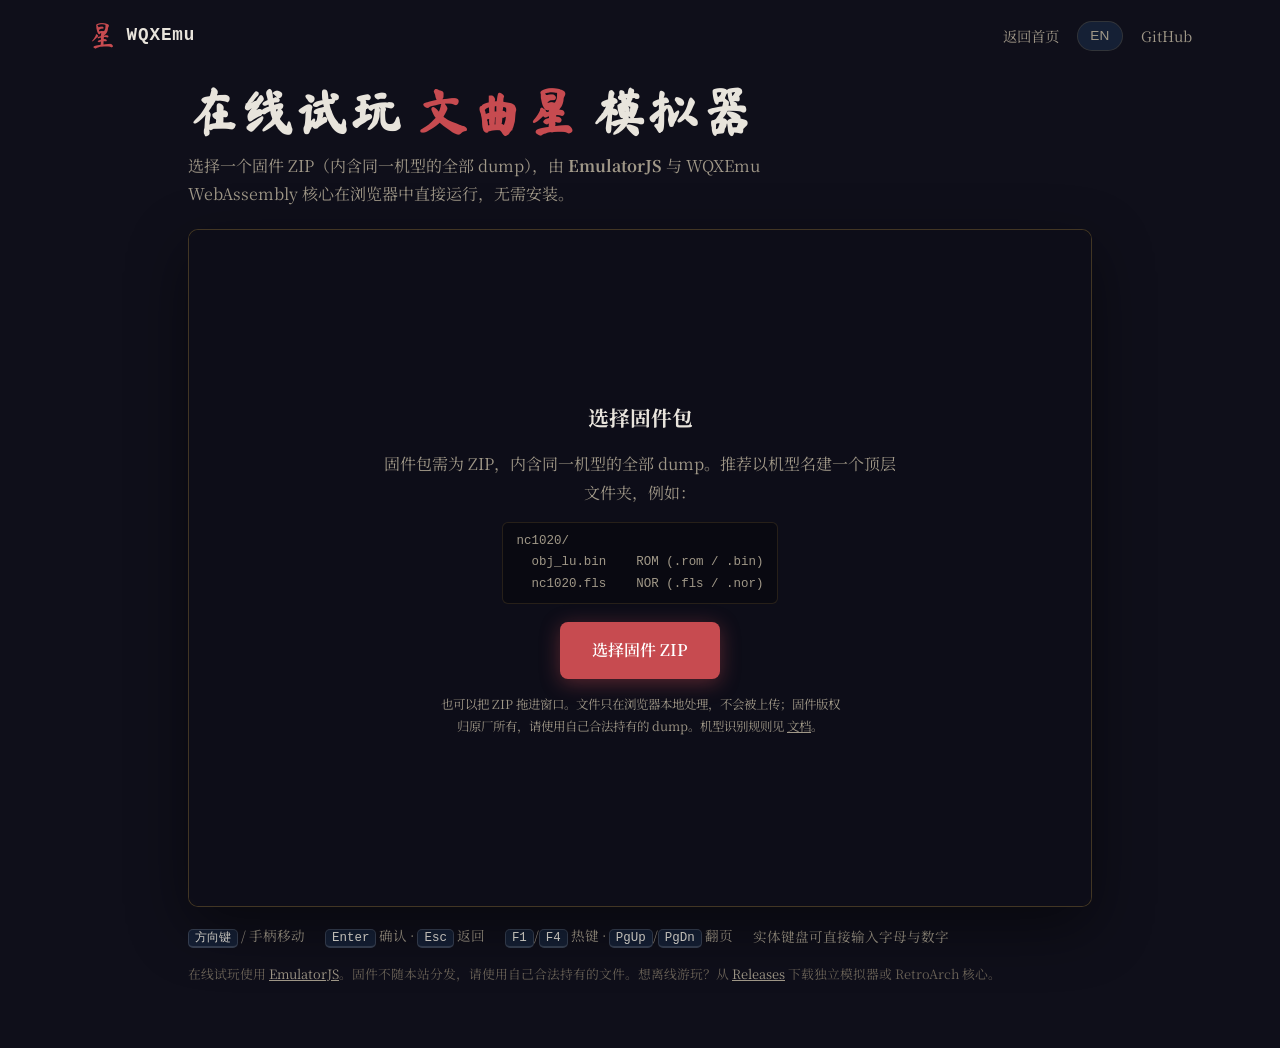
==== commit 2c215446: "Boot the online player as soon as a firmware ZIP is picked The page-level Start button duplicated Em" ====
--- a/site/play.html
+++ b/site/play.html
@@ -110,25 +110,8 @@
     .play-overlay[hidden] { display: none; }
     .play-overlay code { font-size: 0.9em; color: var(--amber); }
 
-    .play-file {
-      display: flex;
-      flex-direction: column;
-      align-items: center;
-      gap: 6px;
-    }
-
-    .play-file label.btn { cursor: pointer; }
-    .play-file input[hidden] { display: none; }
-
-    .play-file-name {
-      font-size: 0.78rem;
-      color: var(--text-secondary);
-      max-width: 260px;
-      overflow: hidden;
-      text-overflow: ellipsis;
-      white-space: nowrap;
-    }
-    .play-file-name:empty { display: none; }
+    #play-picker label.btn { cursor: pointer; }
+    #play-picker input[hidden] { display: none; }
 
     .play-picker-error { color: #e07a7e; font-size: 0.85rem; }
 
@@ -146,14 +129,6 @@
 
     .play-picker-hint { font-size: 0.78rem; color: var(--text-muted); }
     .play-picker-hint a { color: var(--text-secondary); text-decoration: underline; }
-
-    .play-start { margin-top: 6px; }
-    .play-start:disabled {
-      opacity: 0.45;
-      cursor: not-allowed;
-      transform: none;
-      box-shadow: none;
-    }
 
     .play-stage.is-drop {
       border-color: rgba(212, 168, 83, 0.7);
@@ -254,15 +229,11 @@
         <pre class="play-picker-layout">nc1020/
   obj_lu.bin    ROM (.rom / .bin)
   nc1020.fls    NOR (.fls / .nor)</pre>
-        <div class="play-file">
-          <label class="btn btn-primary">
-            <span data-i18n="pick-firmware">选择固件 ZIP</span>
-            <input id="firmware-file" type="file" accept=".zip,application/zip" hidden>
-          </label>
-          <span id="firmware-name" class="play-file-name"></span>
-        </div>
+        <label class="btn btn-primary">
+          <span data-i18n="pick-firmware">选择固件 ZIP</span>
+          <input id="firmware-file" type="file" accept=".zip,application/zip" hidden>
+        </label>
         <p id="play-picker-error" class="play-picker-error" hidden></p>
-        <button id="play-start" class="btn btn-primary play-start" type="button" data-i18n="start" disabled>开始运行</button>
         <p class="play-picker-hint" data-i18n="picker-hint">也可以把 ZIP 拖进窗口。文件只在浏览器本地处理，不会被上传；固件版权归原厂所有，请使用自己合法持有的 dump。机型识别规则见 <a href="https://github.com/AloysHF/WQXEmu/blob/master/docs/EmulatorJS-Core.md" target="_blank" rel="noopener">文档</a>。</p>
       </div>
 
@@ -299,7 +270,6 @@
           'picker-title': '选择固件包',
           'picker-desc': '固件包需为 ZIP，内含同一机型的全部 dump。推荐以机型名建一个顶层文件夹，例如：',
           'pick-firmware': '选择固件 ZIP',
-          'start': '开始运行',
           'picker-hint': '也可以把 ZIP 拖进窗口。文件只在浏览器本地处理，不会被上传；固件版权归原厂所有，请使用自己合法持有的 dump。机型识别规则见 <a href="https://github.com/AloysHF/WQXEmu/blob/master/docs/EmulatorJS-Core.md" target="_blank" rel="noopener">文档</a>。',
           'error-title': '无法启动在线模拟器',
           'error-text': 'EmulatorJS 运行时未部署（缺少 <code>data/loader.js</code>）。请通过 Pages 部署流程生成 <code>site/data</code>，或直接使用独立版模拟器。',
@@ -322,7 +292,6 @@
           'picker-title': 'Choose a firmware archive',
           'picker-desc': 'The archive must be a ZIP holding every dump of a single model. Put them in a top-level folder named after the model, for example:',
           'pick-firmware': 'Choose Firmware ZIP',
-          'start': 'Start',
           'picker-hint': 'You can also drop the ZIP onto the window. Files are processed locally in your browser and never uploaded. Firmware is copyrighted; use dumps you legally own. See the <a href="https://github.com/AloysHF/WQXEmu/blob/master/docs/EmulatorJS-Core.md" target="_blank" rel="noopener">documentation</a> for model detection.',
           'error-title': 'Unable to start the online emulator',
           'error-text': 'The EmulatorJS runtime is not deployed (missing <code>data/loader.js</code>). Generate <code>site/data</code> through the Pages workflow, or use the standalone emulator.',
@@ -377,10 +346,7 @@
       var pickerError = document.getElementById('play-picker-error');
       var error = document.getElementById('play-error');
       var firmwareInput = document.getElementById('firmware-file');
-      var firmwareName = document.getElementById('firmware-name');
-      var startButton = document.getElementById('play-start');
       var resetButton = document.getElementById('play-reset');
-      var firmwareFile = null;
       var booted = false;
 
       function show(element) { element.hidden = false; }
@@ -391,14 +357,9 @@
         show(pickerError);
       }
 
-      function updateStartState() {
-        startButton.disabled = !firmwareFile || booted;
-      }
-
-      function start() {
-        if (!firmwareFile || booted) return;
+      function boot(firmware) {
+        if (booted) return;
         booted = true;
-        updateStartState();
         stage.classList.remove('is-picking');
         hide(picker);
         hide(error);
@@ -408,13 +369,11 @@
         window.EJS_player = '#game';
         window.EJS_core = 'wqxemu';
         // Blob URLs have no file name, so EJS_gameName must keep the extension.
-        window.EJS_gameUrl = URL.createObjectURL(firmwareFile);
-        window.EJS_gameName = firmwareFile.name;
+        window.EJS_gameUrl = URL.createObjectURL(firmware);
+        window.EJS_gameName = firmware.name;
         window.EJS_pathtodata = RUNTIME_PATH;
         window.EJS_startOnLoaded = false;
         window.EJS_backgroundColor = '#0a0a12';
-        // Only zh-CN is deployed next to the runtime; other languages use the
-        // built-in English UI.
         if (currentLang === 'zh') window.EJS_language = 'zh-CN';
 
         var runtime = document.createElement('script');
@@ -425,34 +384,25 @@
         };
         runtime.onerror = function () {
           booted = false;
-          updateStartState();
           hide(status);
-          hide(picker);
           show(error);
           show(resetButton);
         };
         document.body.appendChild(runtime);
       }
 
-      function selectFirmware(file) {
-        if (!file) return;
-        if (!FIRMWARE_EXTENSIONS.test(file.name)) {
-          firmwareFile = null;
-          firmwareName.textContent = '';
+      function pick(firmware) {
+        if (!firmware || booted) return;
+        if (!FIRMWARE_EXTENSIONS.test(firmware.name)) {
           fail('invalid-firmware');
-        } else {
-          firmwareFile = file;
-          firmwareName.textContent = file.name;
-          hide(pickerError);
+          return;
         }
-        updateStartState();
+        boot(firmware);
       }
 
       firmwareInput.addEventListener('change', function () {
-        selectFirmware(firmwareInput.files && firmwareInput.files[0]);
-      });
-
-      startButton.addEventListener('click', start);
+        pick(firmwareInput.files && firmwareInput.files[0]);
+      });
 
       var dragDepth = 0;
 
@@ -478,9 +428,8 @@
         event.preventDefault();
         dragDepth = 0;
         stage.classList.remove('is-drop');
-        if (booted) return;
         var files = event.dataTransfer && event.dataTransfer.files;
-        if (files && files.length > 0) selectFirmware(files[0]);
+        if (files && files.length > 0) pick(files[0]);
       });
 
       resetButton.addEventListener('click', function () {
@@ -492,7 +441,6 @@
       });
 
       applyLang(currentLang);
-      updateStartState();
     })();
   </script>
 </body>
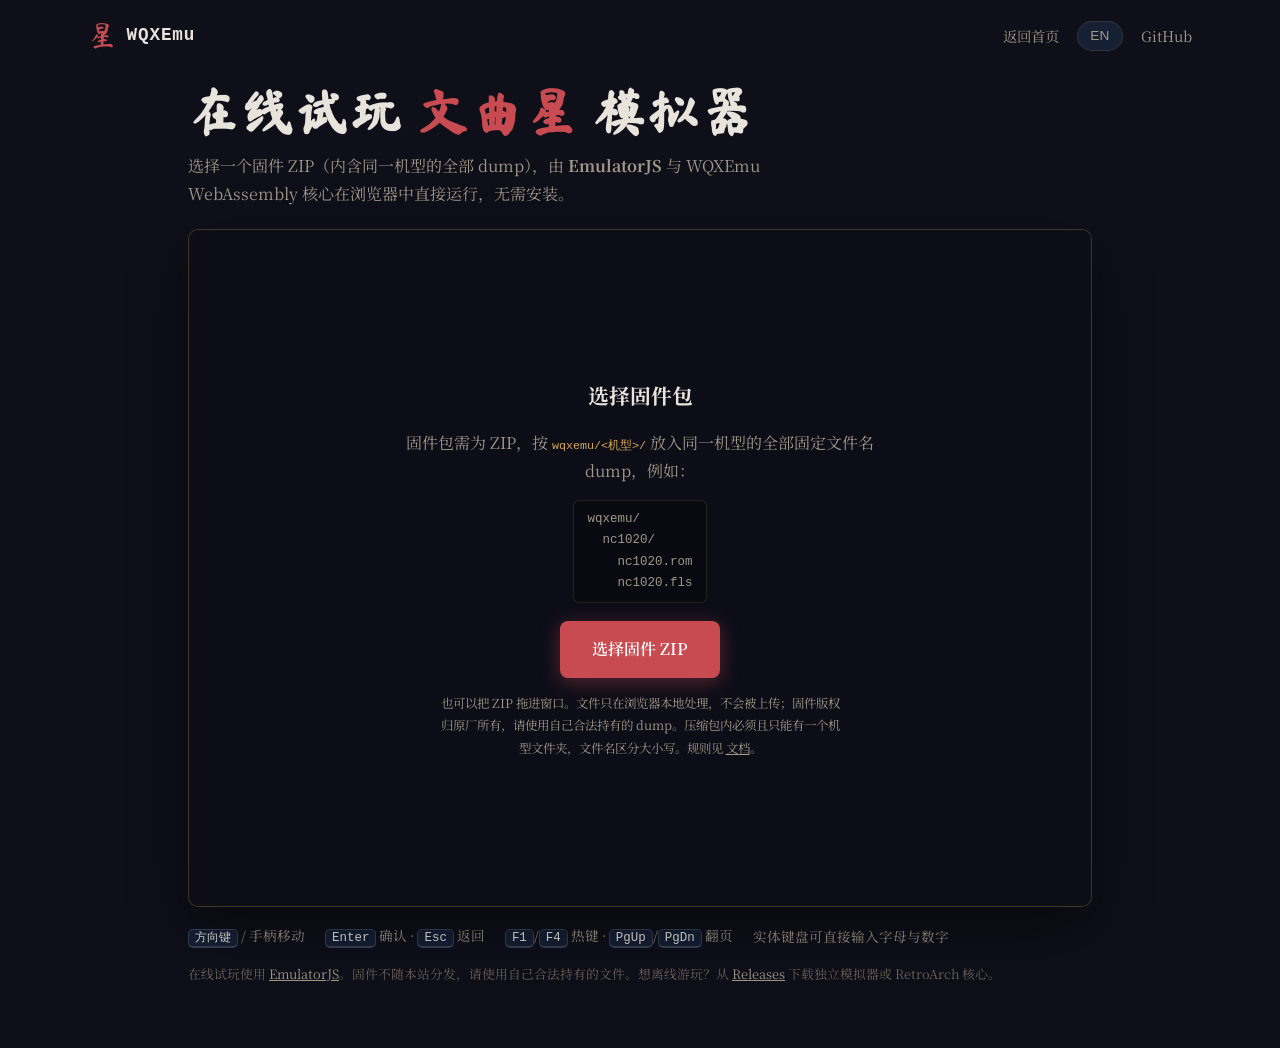
==== commit aafc6ff9: "feat(firmware): load firmware from a fixed case-sensitive model layout Firmware discovery used to mi" ====
--- a/site/play.html
+++ b/site/play.html
@@ -225,16 +225,17 @@
 
       <div id="play-picker" class="play-overlay">
         <h2 data-i18n="picker-title">选择固件包</h2>
-        <p data-i18n="picker-desc">固件包需为 ZIP，内含同一机型的全部 dump。推荐以机型名建一个顶层文件夹，例如：</p>
-        <pre class="play-picker-layout">nc1020/
-  obj_lu.bin    ROM (.rom / .bin)
-  nc1020.fls    NOR (.fls / .nor)</pre>
+        <p data-i18n="picker-desc">固件包需为 ZIP，按 <code>wqxemu/&lt;机型&gt;/</code> 放入同一机型的全部固定文件名 dump，例如：</p>
+        <pre class="play-picker-layout">wqxemu/
+  nc1020/
+    nc1020.rom
+    nc1020.fls</pre>
         <label class="btn btn-primary">
           <span data-i18n="pick-firmware">选择固件 ZIP</span>
           <input id="firmware-file" type="file" accept=".zip,application/zip" hidden>
         </label>
         <p id="play-picker-error" class="play-picker-error" hidden></p>
-        <p class="play-picker-hint" data-i18n="picker-hint">也可以把 ZIP 拖进窗口。文件只在浏览器本地处理，不会被上传；固件版权归原厂所有，请使用自己合法持有的 dump。机型识别规则见 <a href="https://github.com/AloysHF/WQXEmu/blob/master/docs/EmulatorJS-Core.md" target="_blank" rel="noopener">文档</a>。</p>
+        <p class="play-picker-hint" data-i18n="picker-hint">也可以把 ZIP 拖进窗口。文件只在浏览器本地处理，不会被上传；固件版权归原厂所有，请使用自己合法持有的 dump。压缩包内必须且只能有一个机型文件夹，文件名区分大小写。规则见 <a href="https://github.com/AloysHF/WQXEmu/blob/master/docs/EmulatorJS-Core.md" target="_blank" rel="noopener">文档</a>。</p>
       </div>
 
       <div id="play-error" class="play-overlay" hidden>
@@ -268,9 +269,9 @@
           'status-title': '正在加载核心…',
           'status-desc': '首次启动需要下载 WebAssembly 核心，请稍候。',
           'picker-title': '选择固件包',
-          'picker-desc': '固件包需为 ZIP，内含同一机型的全部 dump。推荐以机型名建一个顶层文件夹，例如：',
+          'picker-desc': '固件包需为 ZIP，按 <code>wqxemu/&lt;机型&gt;/</code> 放入同一机型的全部固定文件名 dump，例如：',
           'pick-firmware': '选择固件 ZIP',
-          'picker-hint': '也可以把 ZIP 拖进窗口。文件只在浏览器本地处理，不会被上传；固件版权归原厂所有，请使用自己合法持有的 dump。机型识别规则见 <a href="https://github.com/AloysHF/WQXEmu/blob/master/docs/EmulatorJS-Core.md" target="_blank" rel="noopener">文档</a>。',
+          'picker-hint': '也可以把 ZIP 拖进窗口。文件只在浏览器本地处理，不会被上传；固件版权归原厂所有，请使用自己合法持有的 dump。压缩包内必须且只能有一个机型文件夹，文件名区分大小写。规则见 <a href="https://github.com/AloysHF/WQXEmu/blob/master/docs/EmulatorJS-Core.md" target="_blank" rel="noopener">文档</a>。',
           'error-title': '无法启动在线模拟器',
           'error-text': 'EmulatorJS 运行时未部署（缺少 <code>data/loader.js</code>）。请通过 Pages 部署流程生成 <code>site/data</code>，或直接使用独立版模拟器。',
           'ctrl-move': '<kbd>方向键</kbd> / 手柄移动',
@@ -290,9 +291,9 @@
           'status-title': 'Loading core…',
           'status-desc': 'The first launch downloads the WebAssembly core.',
           'picker-title': 'Choose a firmware archive',
-          'picker-desc': 'The archive must be a ZIP holding every dump of a single model. Put them in a top-level folder named after the model, for example:',
+          'picker-desc': 'The archive must be a ZIP with every dump of one model under <code>wqxemu/&lt;model&gt;/</code>, using the exact file names, for example:',
           'pick-firmware': 'Choose Firmware ZIP',
-          'picker-hint': 'You can also drop the ZIP onto the window. Files are processed locally in your browser and never uploaded. Firmware is copyrighted; use dumps you legally own. See the <a href="https://github.com/AloysHF/WQXEmu/blob/master/docs/EmulatorJS-Core.md" target="_blank" rel="noopener">documentation</a> for model detection.',
+          'picker-hint': 'You can also drop the ZIP onto the window. Files are processed locally in your browser and never uploaded. Firmware is copyrighted; use dumps you legally own. The archive must contain exactly one model folder, and file names are case-sensitive. See the <a href="https://github.com/AloysHF/WQXEmu/blob/master/docs/EmulatorJS-Core.md" target="_blank" rel="noopener">documentation</a> for the layout.',
           'error-title': 'Unable to start the online emulator',
           'error-text': 'The EmulatorJS runtime is not deployed (missing <code>data/loader.js</code>). Generate <code>site/data</code> through the Pages workflow, or use the standalone emulator.',
           'ctrl-move': '<kbd>Arrows</kbd> / gamepad Move',
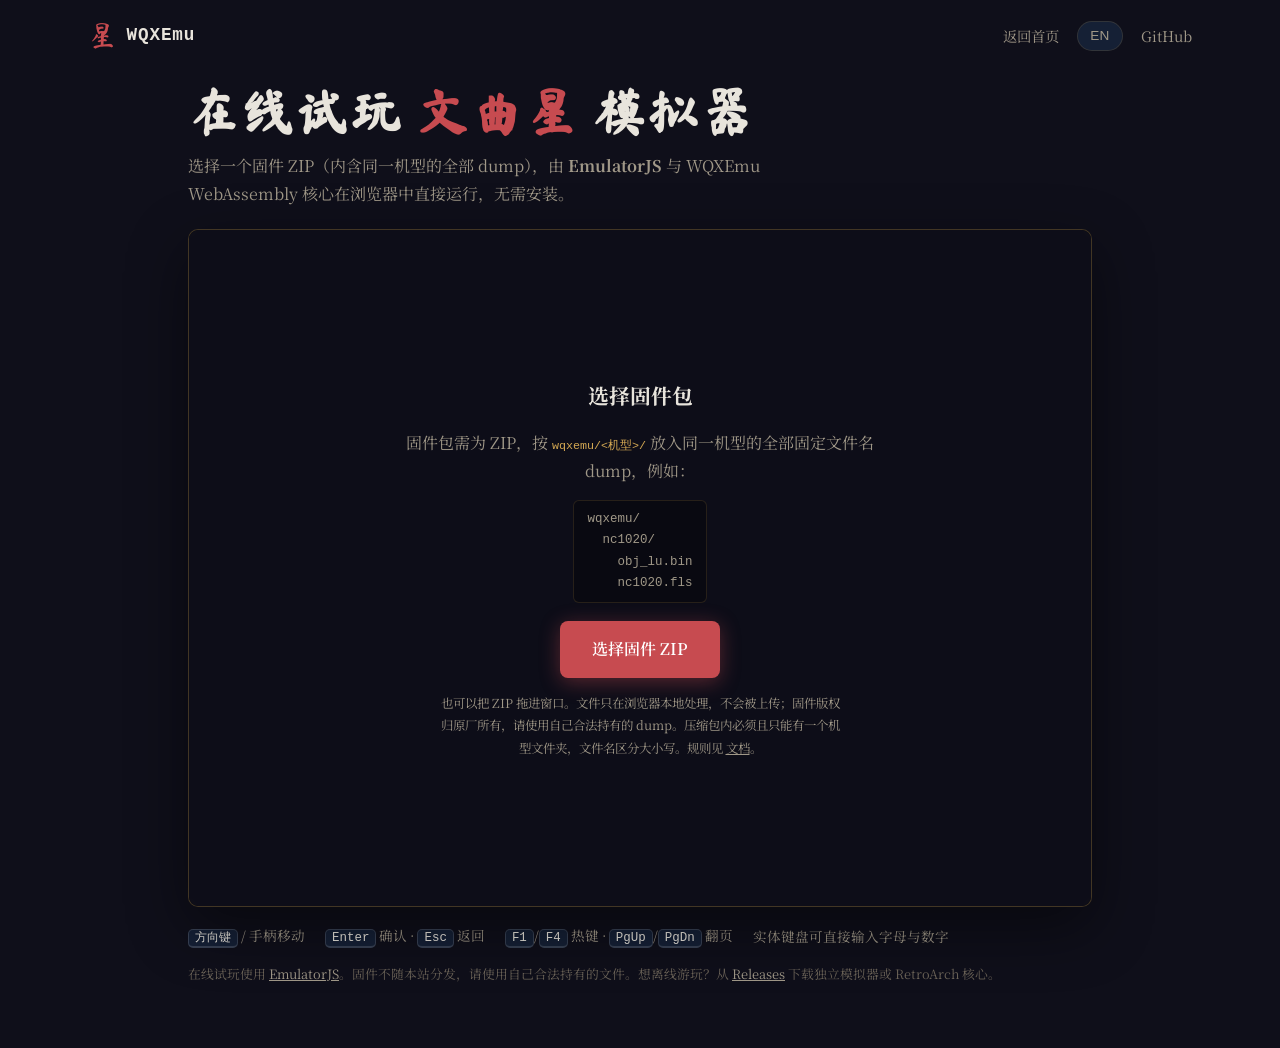
==== commit 2dcfc9d5: "fix(firmware): keep the original dump names for NC1020 and CC800 The unified layout normalized every" ====
--- a/site/play.html
+++ b/site/play.html
@@ -228,7 +228,7 @@
         <p data-i18n="picker-desc">固件包需为 ZIP，按 <code>wqxemu/&lt;机型&gt;/</code> 放入同一机型的全部固定文件名 dump，例如：</p>
         <pre class="play-picker-layout">wqxemu/
   nc1020/
-    nc1020.rom
+    obj_lu.bin
     nc1020.fls</pre>
         <label class="btn btn-primary">
           <span data-i18n="pick-firmware">选择固件 ZIP</span>
